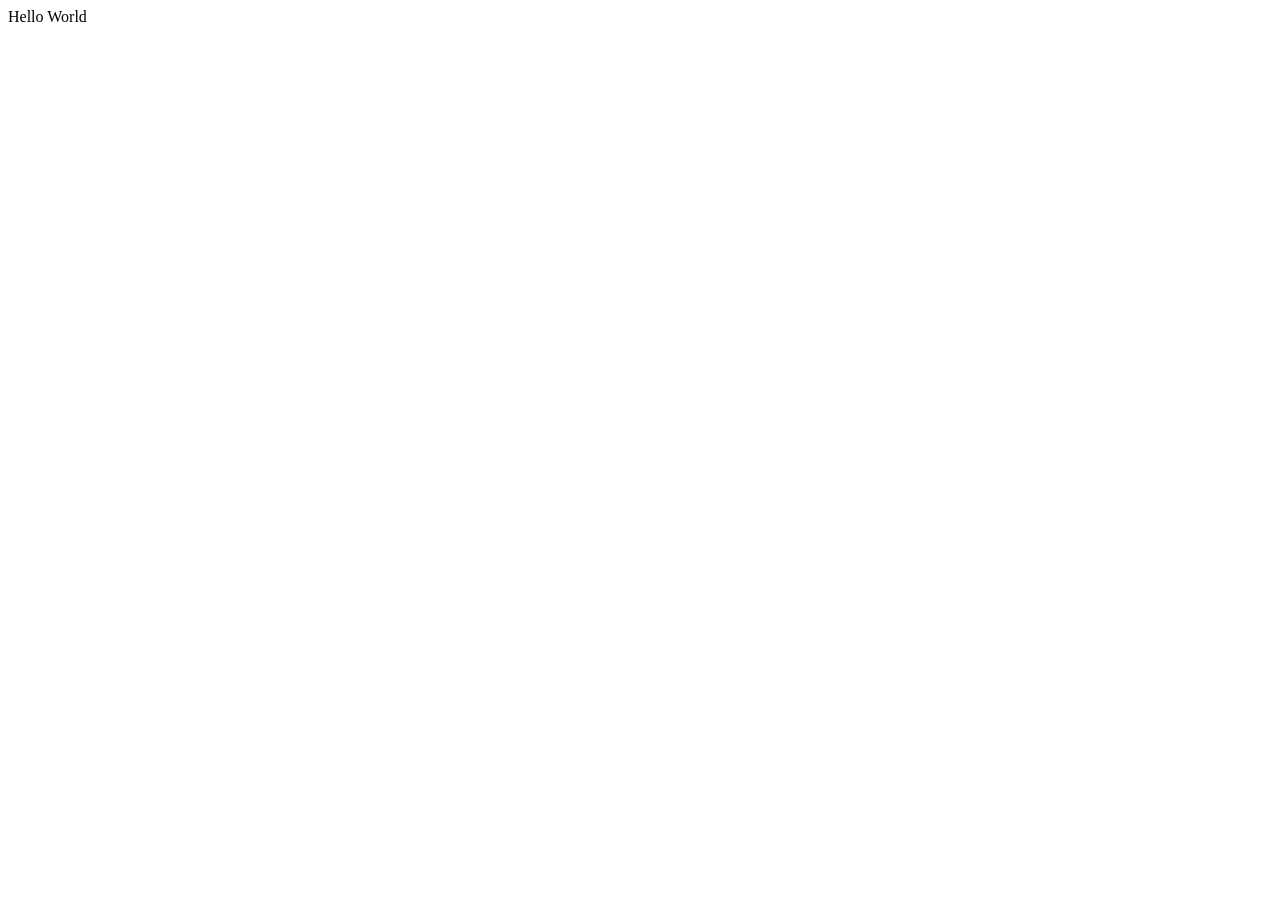
==== index.html @ 0bf1c73c "Create index.html" ====
<html lang="en">
<head>
    <meta charset="UTF-8">
    <meta name="viewport" content="width=device-width, initial-scale=1.0">
    <title>Document</title>
</head>
<body>
    <p>Hello World</p>
</body>
</html>
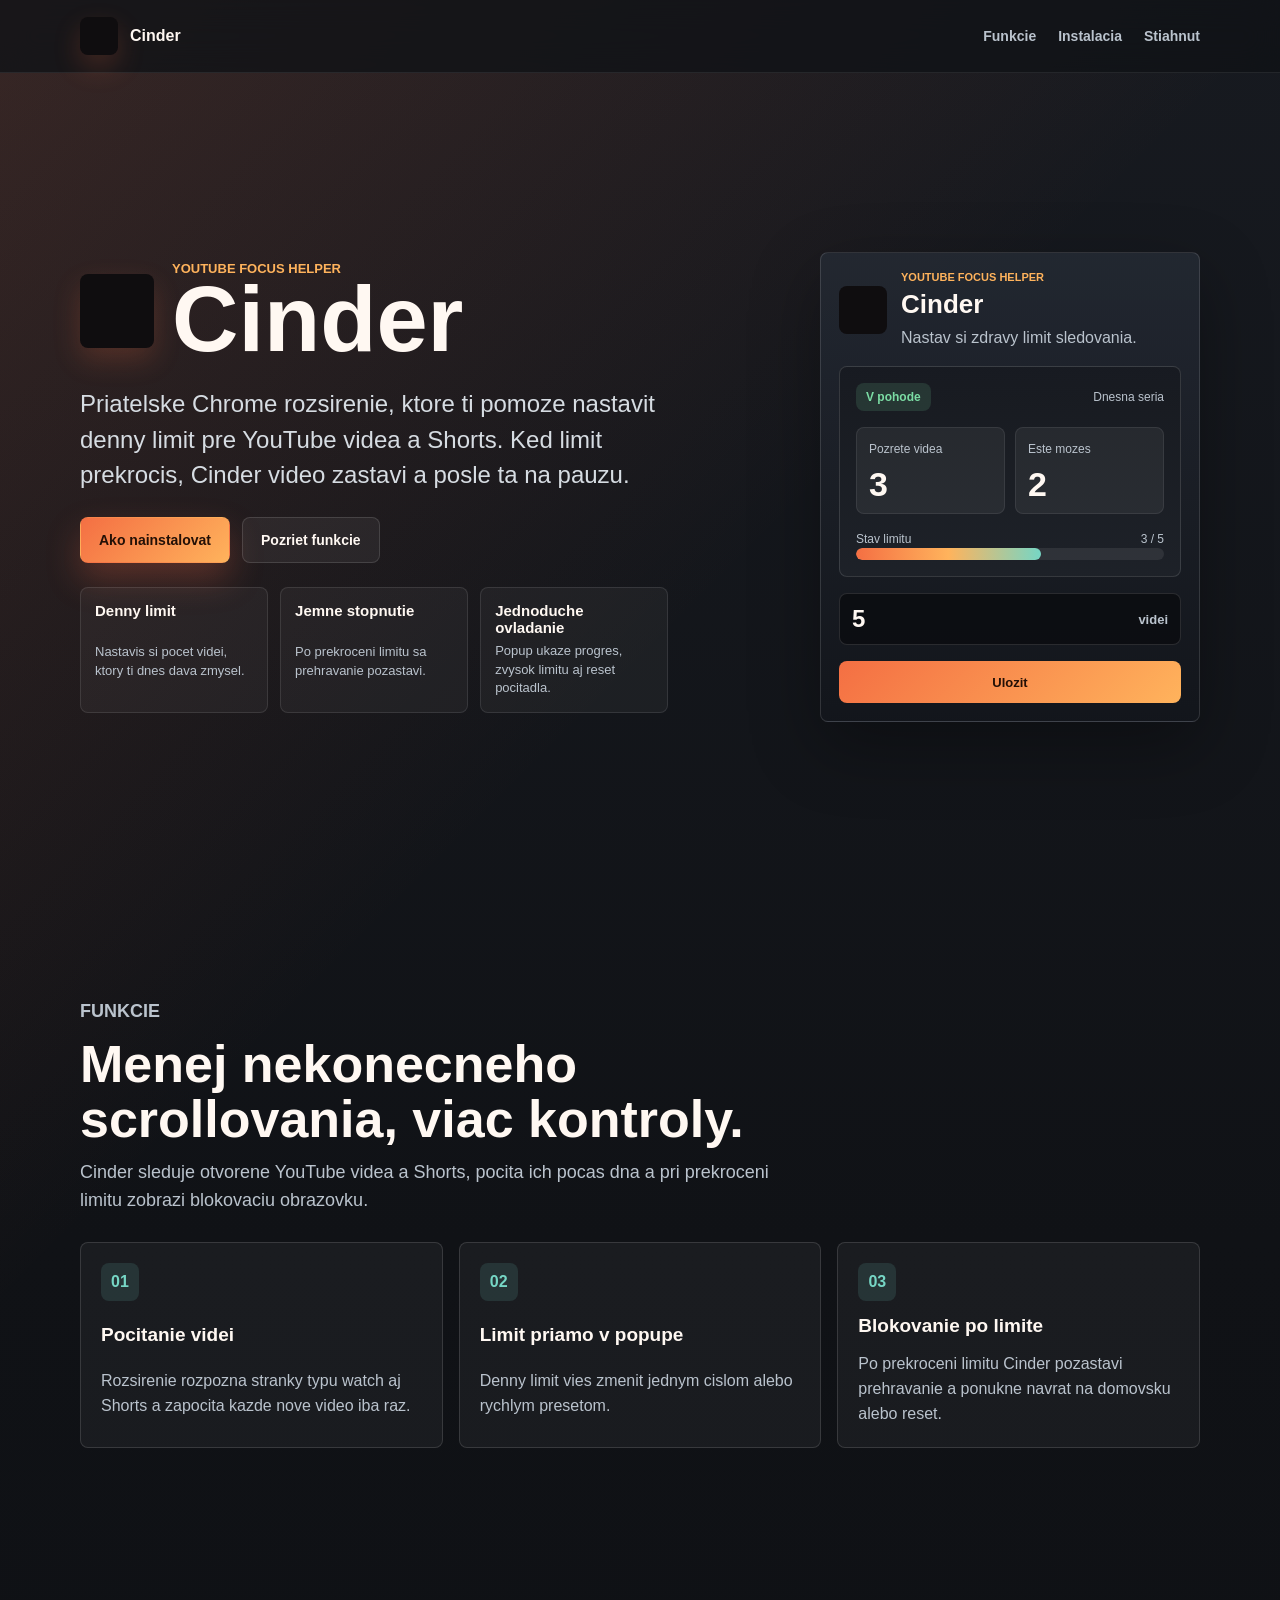
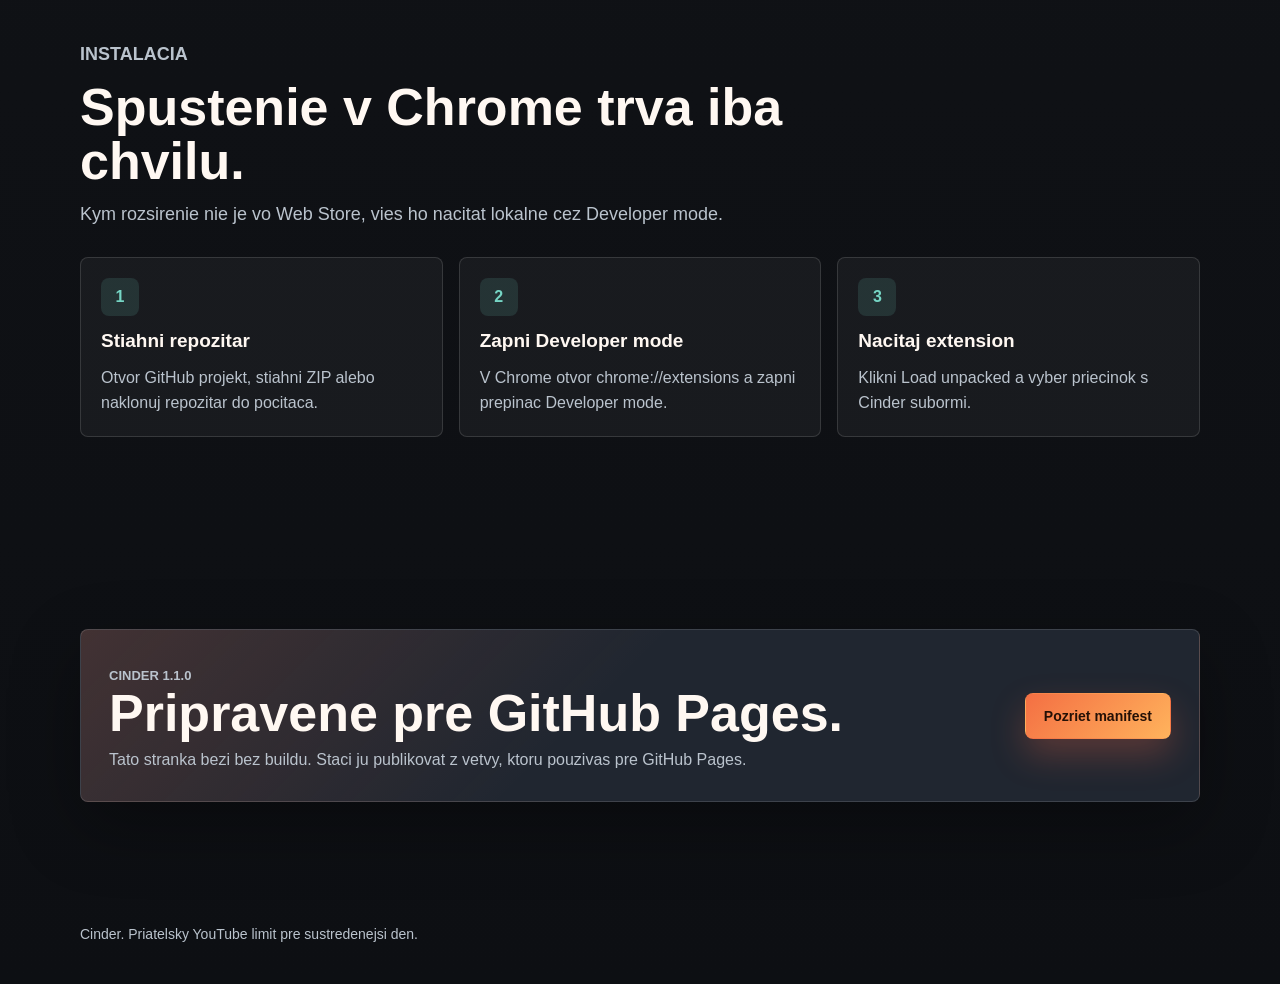
==== commit e34c1de1: "Update index.html" ====
--- a/index.html
+++ b/index.html
@@ -1,10 +1,730 @@
-<html lang="en">
+<!DOCTYPE html>
+<html lang="sk">
 <head>
     <meta charset="UTF-8">
     <meta name="viewport" content="width=device-width, initial-scale=1.0">
-    <title>Document</title>
+    <meta name="description" content="Cinder je priatelske Chrome rozsirenie, ktore pomaha nastavit denny limit sledovania YouTube videi a Shorts.">
+    <title>Cinder | YouTube focus helper</title>
+    <link rel="icon" type="image/svg+xml" href="logo.svg">
+    <style>
+        :root {
+            color-scheme: dark;
+            --bg: #101216;
+            --bg-soft: #171b21;
+            --panel: rgba(27, 31, 38, 0.9);
+            --panel-strong: #202630;
+            --line: rgba(255, 255, 255, 0.13);
+            --text: #fff8f2;
+            --muted: #bac3cd;
+            --accent: #f46f43;
+            --accent-strong: #ffb35c;
+            --accent-cool: #76d6c5;
+            --success: #7bdca4;
+            --shadow: 0 24px 70px rgba(0, 0, 0, 0.32);
+            font-family: Inter, "Segoe UI", Roboto, Arial, sans-serif;
+        }
+
+        * {
+            box-sizing: border-box;
+        }
+
+        html {
+            scroll-behavior: smooth;
+        }
+
+        body {
+            margin: 0;
+            min-width: 320px;
+            background:
+                linear-gradient(135deg, rgba(244, 111, 67, 0.15), transparent 34%),
+                linear-gradient(180deg, #171a20 0%, var(--bg) 48%, #0d0f13 100%);
+            color: var(--text);
+        }
+
+        a {
+            color: inherit;
+            text-decoration: none;
+        }
+
+        img {
+            display: block;
+            max-width: 100%;
+        }
+
+        .site-shell {
+            overflow: hidden;
+        }
+
+        .site-header {
+            position: sticky;
+            top: 0;
+            z-index: 10;
+            border-bottom: 1px solid rgba(255, 255, 255, 0.08);
+            background: rgba(16, 18, 22, 0.78);
+            backdrop-filter: blur(16px);
+        }
+
+        .nav {
+            display: flex;
+            align-items: center;
+            justify-content: space-between;
+            gap: 20px;
+            width: min(1120px, calc(100% - 32px));
+            min-height: 72px;
+            margin: 0 auto;
+        }
+
+        .brand {
+            display: inline-flex;
+            align-items: center;
+            gap: 12px;
+            font-weight: 800;
+        }
+
+        .brand-mark,
+        .hero-mark {
+            display: grid;
+            place-items: center;
+            overflow: hidden;
+            border-radius: 8px;
+            background: #0f0d0f;
+            box-shadow: 0 12px 28px rgba(244, 111, 67, 0.2);
+        }
+
+        .brand-mark {
+            width: 38px;
+            height: 38px;
+        }
+
+        .nav-links {
+            display: flex;
+            align-items: center;
+            gap: 22px;
+            color: var(--muted);
+            font-size: 14px;
+            font-weight: 700;
+        }
+
+        .nav-links a:hover {
+            color: var(--text);
+        }
+
+        .button {
+            display: inline-flex;
+            align-items: center;
+            justify-content: center;
+            gap: 10px;
+            min-height: 46px;
+            padding: 0 18px;
+            border: 1px solid transparent;
+            border-radius: 8px;
+            font-size: 14px;
+            font-weight: 800;
+            transition: transform 150ms ease, border-color 150ms ease, background-color 150ms ease;
+        }
+
+        .button:hover {
+            transform: translateY(-1px);
+        }
+
+        .button-primary {
+            background: linear-gradient(135deg, var(--accent), var(--accent-strong));
+            color: #241006;
+            box-shadow: 0 16px 34px rgba(255, 107, 74, 0.26);
+        }
+
+        .button-secondary {
+            border-color: var(--line);
+            background: rgba(255, 255, 255, 0.055);
+            color: var(--text);
+        }
+
+        .hero {
+            display: grid;
+            grid-template-columns: minmax(0, 1.02fr) minmax(320px, 0.78fr);
+            gap: clamp(32px, 7vw, 82px);
+            align-items: center;
+            width: min(1120px, calc(100% - 32px));
+            min-height: calc(100vh - 72px);
+            margin: 0 auto;
+            padding: clamp(42px, 8vw, 88px) 0;
+        }
+
+        .hero-copy {
+            display: grid;
+            gap: 24px;
+        }
+
+        .hero-title-row {
+            display: flex;
+            align-items: center;
+            gap: 18px;
+        }
+
+        .hero-mark {
+            width: 74px;
+            height: 74px;
+            flex: 0 0 74px;
+        }
+
+        .eyebrow {
+            margin: 0;
+            color: var(--accent-strong);
+            font-size: 13px;
+            font-weight: 800;
+            text-transform: uppercase;
+        }
+
+        h1,
+        h2,
+        h3,
+        p {
+            margin: 0;
+        }
+
+        h1 {
+            font-size: clamp(48px, 8vw, 92px);
+            line-height: 0.94;
+            letter-spacing: 0;
+        }
+
+        .hero-lead {
+            max-width: 690px;
+            color: #d6dce2;
+            font-size: clamp(18px, 2.1vw, 24px);
+            line-height: 1.48;
+        }
+
+        .hero-actions {
+            display: flex;
+            flex-wrap: wrap;
+            gap: 12px;
+        }
+
+        .hero-points {
+            display: grid;
+            grid-template-columns: repeat(3, minmax(0, 1fr));
+            gap: 12px;
+            max-width: 740px;
+        }
+
+        .point {
+            display: grid;
+            gap: 6px;
+            min-height: 92px;
+            padding: 14px;
+            border: 1px solid rgba(255, 255, 255, 0.1);
+            border-radius: 8px;
+            background: rgba(255, 255, 255, 0.045);
+        }
+
+        .point strong {
+            font-size: 15px;
+        }
+
+        .point span {
+            color: var(--muted);
+            font-size: 13px;
+            line-height: 1.45;
+        }
+
+        .product-preview {
+            position: relative;
+            display: grid;
+            gap: 18px;
+        }
+
+        .phone-frame {
+            display: grid;
+            gap: 16px;
+            width: min(100%, 380px);
+            margin-left: auto;
+            padding: 18px;
+            border: 1px solid var(--line);
+            border-radius: 8px;
+            background: linear-gradient(180deg, rgba(35, 40, 49, 0.96), rgba(19, 22, 28, 0.98));
+            box-shadow: var(--shadow);
+        }
+
+        .preview-hero {
+            display: grid;
+            grid-template-columns: auto 1fr;
+            gap: 14px;
+            align-items: center;
+        }
+
+        .preview-logo {
+            width: 48px;
+            height: 48px;
+            overflow: hidden;
+            border-radius: 8px;
+            background: #0f0d0f;
+        }
+
+        .preview-copy {
+            display: grid;
+            gap: 6px;
+        }
+
+        .preview-copy span {
+            color: var(--accent-strong);
+            font-size: 11px;
+            font-weight: 800;
+            text-transform: uppercase;
+        }
+
+        .preview-copy strong {
+            font-size: 26px;
+        }
+
+        .preview-copy p,
+        .preview-label,
+        .preview-meta,
+        .install-step p,
+        .feature p {
+            color: var(--muted);
+            line-height: 1.55;
+        }
+
+        .preview-panel {
+            display: grid;
+            gap: 16px;
+            padding: 16px;
+            border: 1px solid var(--line);
+            border-radius: 8px;
+            background: linear-gradient(180deg, rgba(24, 27, 33, 0.98), rgba(30, 34, 41, 0.98));
+        }
+
+        .preview-head,
+        .preview-meta {
+            display: flex;
+            align-items: center;
+            justify-content: space-between;
+            gap: 12px;
+        }
+
+        .pill {
+            display: inline-flex;
+            align-items: center;
+            min-height: 28px;
+            padding: 0 10px;
+            border-radius: 8px;
+            background: rgba(123, 220, 164, 0.14);
+            color: var(--success);
+            font-size: 12px;
+            font-weight: 800;
+        }
+
+        .preview-grid {
+            display: grid;
+            grid-template-columns: repeat(2, minmax(0, 1fr));
+            gap: 10px;
+        }
+
+        .preview-tile {
+            display: grid;
+            gap: 8px;
+            min-height: 86px;
+            padding: 12px;
+            border: 1px solid rgba(255, 255, 255, 0.08);
+            border-radius: 8px;
+            background: rgba(255, 255, 255, 0.06);
+        }
+
+        .preview-label,
+        .preview-meta {
+            font-size: 12px;
+        }
+
+        .preview-value {
+            font-size: 34px;
+            line-height: 1;
+        }
+
+        .progress-track {
+            height: 12px;
+            overflow: hidden;
+            border-radius: 999px;
+            background: rgba(255, 255, 255, 0.08);
+        }
+
+        .progress-fill {
+            width: 60%;
+            height: 100%;
+            border-radius: inherit;
+            background: linear-gradient(90deg, var(--accent), var(--accent-strong), var(--accent-cool));
+        }
+
+        .limit-control {
+            display: grid;
+            grid-template-columns: 1fr auto;
+            gap: 10px;
+            align-items: center;
+            min-height: 52px;
+            padding: 0 12px;
+            border: 1px solid rgba(255, 255, 255, 0.12);
+            border-radius: 8px;
+            background: rgba(12, 14, 18, 0.92);
+            font-size: 24px;
+            font-weight: 800;
+        }
+
+        .limit-control span {
+            color: var(--muted);
+            font-size: 13px;
+            font-weight: 700;
+        }
+
+        .preview-button {
+            display: grid;
+            place-items: center;
+            min-height: 42px;
+            border-radius: 8px;
+            background: linear-gradient(135deg, var(--accent), var(--accent-strong));
+            color: #241006;
+            font-size: 13px;
+            font-weight: 900;
+        }
+
+        .section {
+            width: min(1120px, calc(100% - 32px));
+            margin: 0 auto;
+            padding: clamp(52px, 8vw, 96px) 0;
+        }
+
+        .section-head {
+            display: grid;
+            gap: 12px;
+            max-width: 710px;
+            margin-bottom: 28px;
+        }
+
+        h2 {
+            font-size: clamp(30px, 5vw, 52px);
+            line-height: 1.04;
+            letter-spacing: 0;
+        }
+
+        .section-head p {
+            color: var(--muted);
+            font-size: 18px;
+            line-height: 1.58;
+        }
+
+        .features {
+            display: grid;
+            grid-template-columns: repeat(3, minmax(0, 1fr));
+            gap: 16px;
+        }
+
+        .feature,
+        .install-step {
+            display: grid;
+            gap: 14px;
+            padding: 20px;
+            border: 1px solid var(--line);
+            border-radius: 8px;
+            background: rgba(255, 255, 255, 0.045);
+        }
+
+        .feature-icon,
+        .step-number {
+            display: grid;
+            place-items: center;
+            width: 38px;
+            height: 38px;
+            border-radius: 8px;
+            background: rgba(118, 214, 197, 0.13);
+            color: var(--accent-cool);
+            font-weight: 900;
+        }
+
+        .feature h3,
+        .install-step h3 {
+            font-size: 19px;
+            line-height: 1.2;
+        }
+
+        .install-grid {
+            display: grid;
+            grid-template-columns: repeat(3, minmax(0, 1fr));
+            gap: 16px;
+        }
+
+        .cta-band {
+            display: grid;
+            grid-template-columns: 1fr auto;
+            gap: 24px;
+            align-items: center;
+            padding: 28px;
+            border: 1px solid var(--line);
+            border-radius: 8px;
+            background:
+                linear-gradient(135deg, rgba(244, 111, 67, 0.16), transparent 46%),
+                var(--panel-strong);
+            box-shadow: var(--shadow);
+        }
+
+        .cta-band p {
+            margin-top: 8px;
+            color: var(--muted);
+            line-height: 1.55;
+        }
+
+        .site-footer {
+            width: min(1120px, calc(100% - 32px));
+            margin: 0 auto;
+            padding: 28px 0 42px;
+            color: var(--muted);
+            font-size: 14px;
+        }
+
+        @media (max-width: 860px) {
+            .nav {
+                min-height: 64px;
+            }
+
+            .nav-links {
+                display: none;
+            }
+
+            .hero {
+                grid-template-columns: 1fr;
+                min-height: auto;
+            }
+
+            .phone-frame {
+                margin: 0;
+            }
+
+            .hero-points,
+            .features,
+            .install-grid,
+            .cta-band {
+                grid-template-columns: 1fr;
+            }
+
+            .cta-band {
+                align-items: stretch;
+            }
+        }
+
+        @media (max-width: 520px) {
+            .hero-title-row {
+                align-items: flex-start;
+                flex-direction: column;
+            }
+
+            .hero-mark {
+                width: 62px;
+                height: 62px;
+                flex-basis: 62px;
+            }
+
+            .hero-actions {
+                display: grid;
+            }
+
+            .button {
+                width: 100%;
+            }
+
+            .preview-grid {
+                grid-template-columns: 1fr;
+            }
+        }
+    </style>
 </head>
 <body>
-    <p>Hello World</p>
+    <div class="site-shell">
+        <header class="site-header">
+            <nav class="nav" aria-label="Hlavna navigacia">
+                <a class="brand" href="#top" aria-label="Cinder domov">
+                    <span class="brand-mark" aria-hidden="true">
+                        <img src="logo.svg" alt="">
+                    </span>
+                    <span>Cinder</span>
+                </a>
+
+                <div class="nav-links">
+                    <a href="#funkcie">Funkcie</a>
+                    <a href="#instalacia">Instalacia</a>
+                    <a href="#stiahnut">Stiahnut</a>
+                </div>
+            </nav>
+        </header>
+
+        <main id="top">
+            <section class="hero" aria-labelledby="hero-title">
+                <div class="hero-copy">
+                    <div class="hero-title-row">
+                        <span class="hero-mark" aria-hidden="true">
+                            <img src="logo.svg" alt="">
+                        </span>
+
+                        <div>
+                            <p class="eyebrow">YouTube focus helper</p>
+                            <h1 id="hero-title">Cinder</h1>
+                        </div>
+                    </div>
+
+                    <p class="hero-lead">
+                        Priatelske Chrome rozsirenie, ktore ti pomoze nastavit denny limit pre YouTube videa a Shorts.
+                        Ked limit prekrocis, Cinder video zastavi a posle ta na pauzu.
+                    </p>
+
+                    <div class="hero-actions" aria-label="Rychle odkazy">
+                        <a class="button button-primary" href="#instalacia">Ako nainstalovat</a>
+                        <a class="button button-secondary" href="#funkcie">Pozriet funkcie</a>
+                    </div>
+
+                    <div class="hero-points" aria-label="Hlavne vyhody">
+                        <div class="point">
+                            <strong>Denny limit</strong>
+                            <span>Nastavis si pocet videi, ktory ti dnes dava zmysel.</span>
+                        </div>
+                        <div class="point">
+                            <strong>Jemne stopnutie</strong>
+                            <span>Po prekroceni limitu sa prehravanie pozastavi.</span>
+                        </div>
+                        <div class="point">
+                            <strong>Jednoduche ovladanie</strong>
+                            <span>Popup ukaze progres, zvysok limitu aj reset pocitadla.</span>
+                        </div>
+                    </div>
+                </div>
+
+                <aside class="product-preview" aria-label="Ukazka rozsirenia">
+                    <div class="phone-frame">
+                        <div class="preview-hero">
+                            <div class="preview-logo" aria-hidden="true">
+                                <img src="logo.svg" alt="">
+                            </div>
+
+                            <div class="preview-copy">
+                                <span>YouTube focus helper</span>
+                                <strong>Cinder</strong>
+                                <p>Nastav si zdravy limit sledovania.</p>
+                            </div>
+                        </div>
+
+                        <div class="preview-panel">
+                            <div class="preview-head">
+                                <span class="pill">V pohode</span>
+                                <span class="preview-label">Dnesna seria</span>
+                            </div>
+
+                            <div class="preview-grid">
+                                <div class="preview-tile">
+                                    <span class="preview-label">Pozrete videa</span>
+                                    <strong class="preview-value">3</strong>
+                                </div>
+
+                                <div class="preview-tile">
+                                    <span class="preview-label">Este mozes</span>
+                                    <strong class="preview-value">2</strong>
+                                </div>
+                            </div>
+
+                            <div>
+                                <div class="preview-meta">
+                                    <span>Stav limitu</span>
+                                    <span>3 / 5</span>
+                                </div>
+                                <div class="progress-track" aria-hidden="true">
+                                    <div class="progress-fill"></div>
+                                </div>
+                            </div>
+                        </div>
+
+                        <div class="limit-control" aria-label="Denny limit videi">
+                            <strong>5</strong>
+                            <span>videi</span>
+                        </div>
+
+                        <div class="preview-button">Ulozit</div>
+                    </div>
+                </aside>
+            </section>
+
+            <section id="funkcie" class="section" aria-labelledby="features-title">
+                <div class="section-head">
+                    <p class="eyebrow">Funkcie</p>
+                    <h2 id="features-title">Menej nekonecneho scrollovania, viac kontroly.</h2>
+                    <p>
+                        Cinder sleduje otvorene YouTube videa a Shorts, pocita ich pocas dna a pri prekroceni limitu zobrazi blokovaciu obrazovku.
+                    </p>
+                </div>
+
+                <div class="features">
+                    <article class="feature">
+                        <span class="feature-icon" aria-hidden="true">01</span>
+                        <h3>Pocitanie videi</h3>
+                        <p>Rozsirenie rozpozna stranky typu watch aj Shorts a zapocita kazde nove video iba raz.</p>
+                    </article>
+
+                    <article class="feature">
+                        <span class="feature-icon" aria-hidden="true">02</span>
+                        <h3>Limit priamo v popupe</h3>
+                        <p>Denny limit vies zmenit jednym cislom alebo rychlym presetom.</p>
+                    </article>
+
+                    <article class="feature">
+                        <span class="feature-icon" aria-hidden="true">03</span>
+                        <h3>Blokovanie po limite</h3>
+                        <p>Po prekroceni limitu Cinder pozastavi prehravanie a ponukne navrat na domovsku alebo reset.</p>
+                    </article>
+                </div>
+            </section>
+
+            <section id="instalacia" class="section" aria-labelledby="install-title">
+                <div class="section-head">
+                    <p class="eyebrow">Instalacia</p>
+                    <h2 id="install-title">Spustenie v Chrome trva iba chvilu.</h2>
+                    <p>
+                        Kym rozsirenie nie je vo Web Store, vies ho nacitat lokalne cez Developer mode.
+                    </p>
+                </div>
+
+                <div class="install-grid">
+                    <article class="install-step">
+                        <span class="step-number">1</span>
+                        <h3>Stiahni repozitar</h3>
+                        <p>Otvor GitHub projekt, stiahni ZIP alebo naklonuj repozitar do pocitaca.</p>
+                    </article>
+
+                    <article class="install-step">
+                        <span class="step-number">2</span>
+                        <h3>Zapni Developer mode</h3>
+                        <p>V Chrome otvor chrome://extensions a zapni prepinac Developer mode.</p>
+                    </article>
+
+                    <article class="install-step">
+                        <span class="step-number">3</span>
+                        <h3>Nacitaj extension</h3>
+                        <p>Klikni Load unpacked a vyber priecinok s Cinder subormi.</p>
+                    </article>
+                </div>
+            </section>
+
+            <section id="stiahnut" class="section" aria-labelledby="download-title">
+                <div class="cta-band">
+                    <div>
+                        <p class="eyebrow">Cinder 1.1.0</p>
+                        <h2 id="download-title">Pripravene pre GitHub Pages.</h2>
+                        <p>
+                            Tato stranka bezi bez buildu. Staci ju publikovat z vetvy, ktoru pouzivas pre GitHub Pages.
+                        </p>
+                    </div>
+
+                    <a class="button button-primary" href="manifest.json">Pozriet manifest</a>
+                </div>
+            </section>
+        </main>
+
+        <footer class="site-footer">
+            <span>Cinder. Priatelsky YouTube limit pre sustredenejsi den.</span>
+        </footer>
+    </div>
 </body>
 </html>
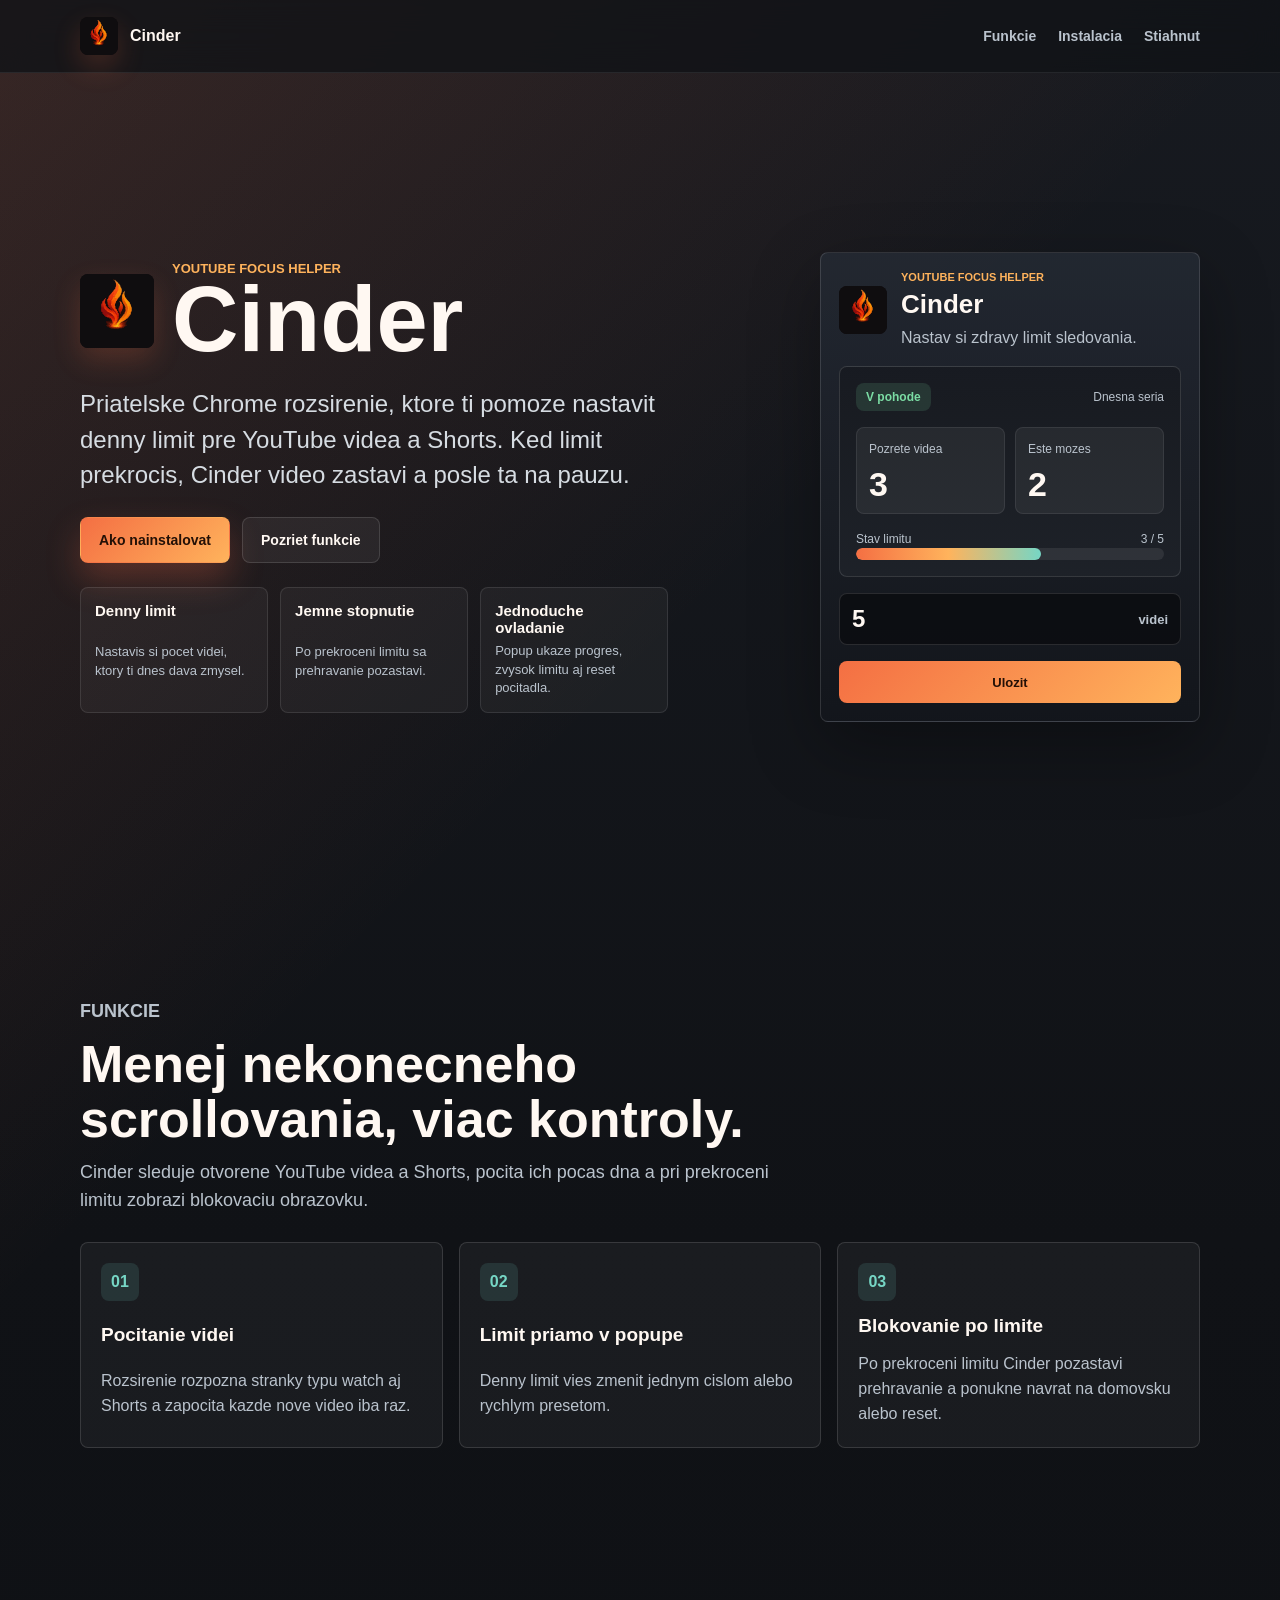
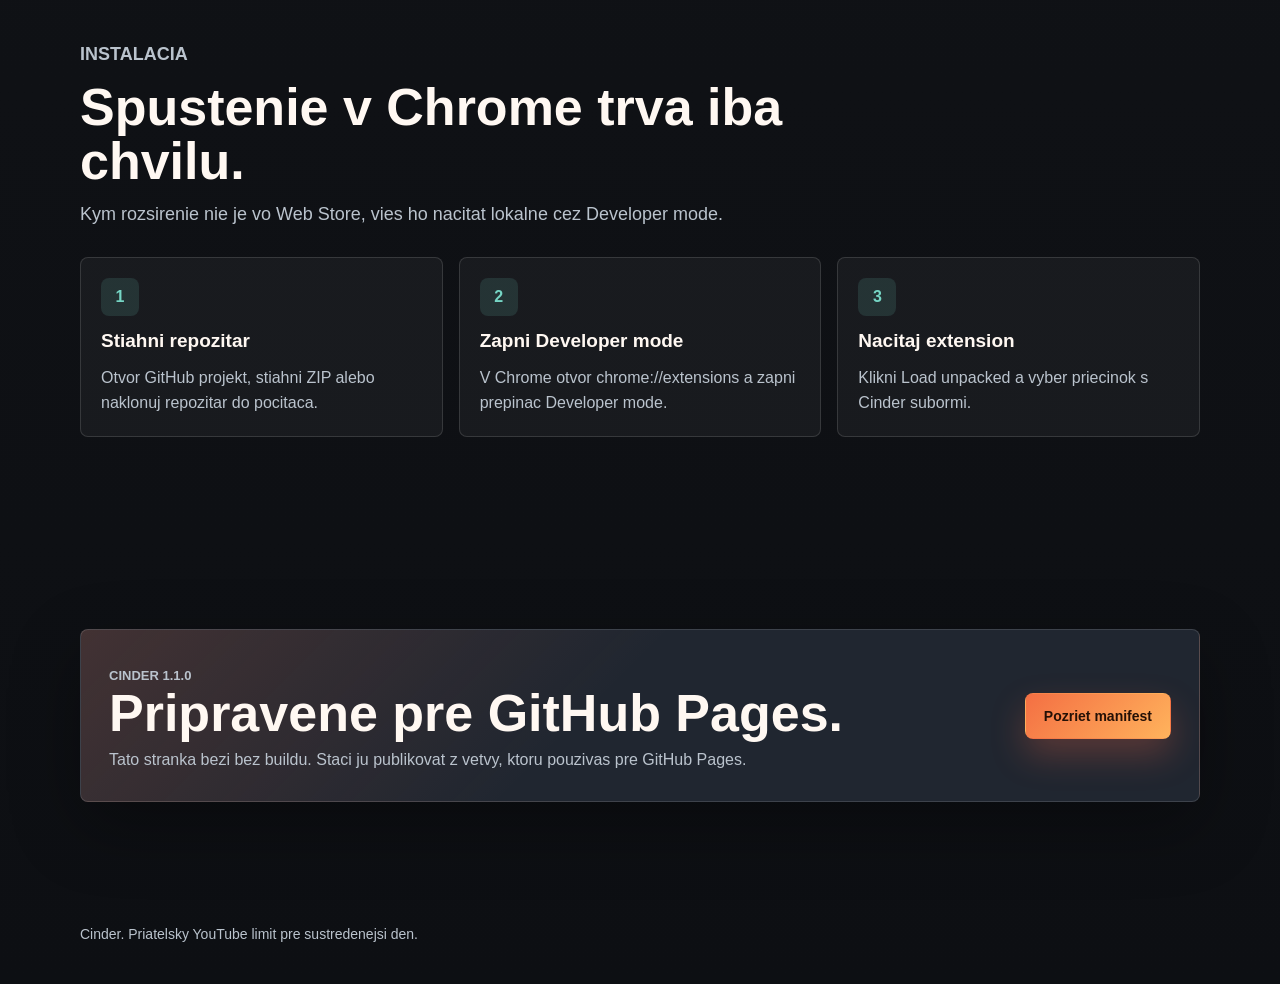
==== commit 3dd0801e: "Add files via upload" ====
--- a/index.html
+++ b/index.html
@@ -1,9 +1,11 @@
 <!DOCTYPE html>
 <html lang="sk">
+
 <head>
     <meta charset="UTF-8">
     <meta name="viewport" content="width=device-width, initial-scale=1.0">
-    <meta name="description" content="Cinder je priatelske Chrome rozsirenie, ktore pomaha nastavit denny limit sledovania YouTube videi a Shorts.">
+    <meta name="description"
+        content="Cinder je priatelske Chrome rozsirenie, ktore pomaha nastavit denny limit sledovania YouTube videi a Shorts.">
     <title>Cinder | YouTube focus helper</title>
     <link rel="icon" type="image/svg+xml" href="logo.svg">
     <style>
@@ -535,6 +537,7 @@
         }
     </style>
 </head>
+
 <body>
     <div class="site-shell">
         <header class="site-header">
@@ -652,7 +655,8 @@
                     <p class="eyebrow">Funkcie</p>
                     <h2 id="features-title">Menej nekonecneho scrollovania, viac kontroly.</h2>
                     <p>
-                        Cinder sleduje otvorene YouTube videa a Shorts, pocita ich pocas dna a pri prekroceni limitu zobrazi blokovaciu obrazovku.
+                        Cinder sleduje otvorene YouTube videa a Shorts, pocita ich pocas dna a pri prekroceni limitu
+                        zobrazi blokovaciu obrazovku.
                     </p>
                 </div>
 
@@ -672,7 +676,8 @@
                     <article class="feature">
                         <span class="feature-icon" aria-hidden="true">03</span>
                         <h3>Blokovanie po limite</h3>
-                        <p>Po prekroceni limitu Cinder pozastavi prehravanie a ponukne navrat na domovsku alebo reset.</p>
+                        <p>Po prekroceni limitu Cinder pozastavi prehravanie a ponukne navrat na domovsku alebo reset.
+                        </p>
                     </article>
                 </div>
             </section>
@@ -727,4 +732,5 @@
         </footer>
     </div>
 </body>
-</html>
+
+</html>
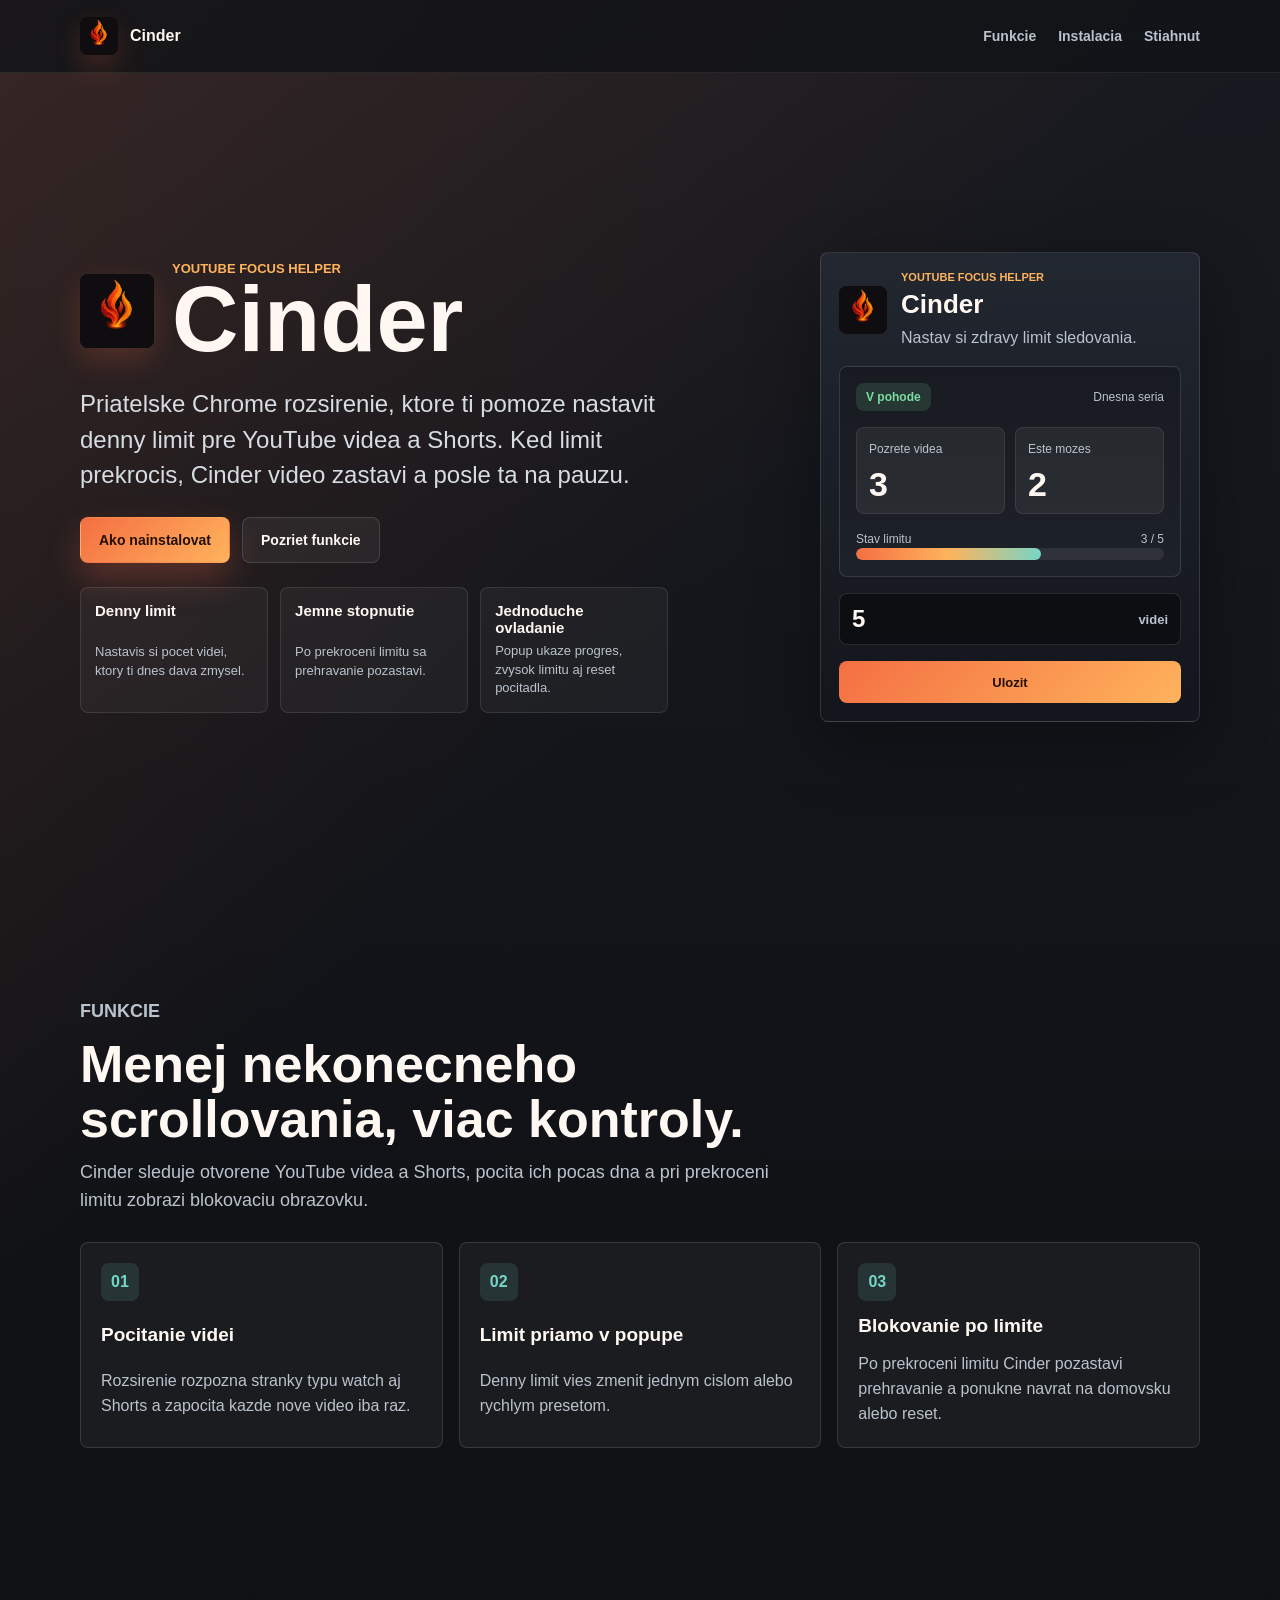
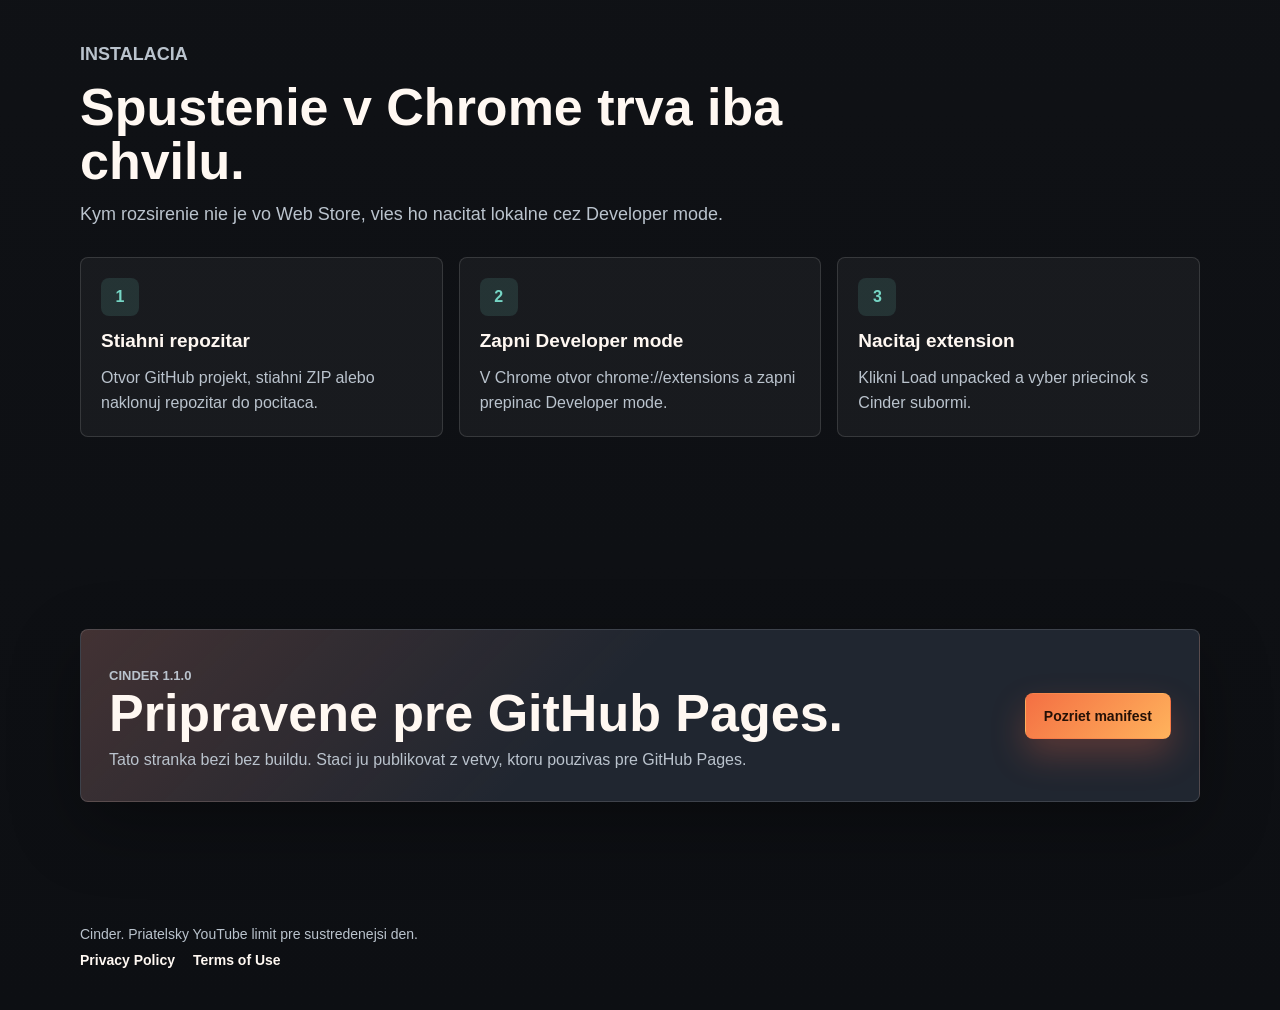
==== commit 010b5a3e: "Add files via upload" ====
--- a/index.html
+++ b/index.html
@@ -481,6 +481,22 @@
             font-size: 14px;
         }
 
+        .site-footer a {
+            color: var(--text);
+            font-weight: 700;
+        }
+
+        .site-footer a:hover {
+            color: var(--accent-strong);
+        }
+
+        .site-footer-links {
+            display: flex;
+            flex-wrap: wrap;
+            gap: 14px 18px;
+            margin-top: 10px;
+        }
+
         @media (max-width: 860px) {
             .nav {
                 min-height: 64px;
@@ -729,6 +745,10 @@
 
         <footer class="site-footer">
             <span>Cinder. Priatelsky YouTube limit pre sustredenejsi den.</span>
+            <div class="site-footer-links" aria-label="Pravne odkazy">
+                <a href="privacy-policy.html">Privacy Policy</a>
+                <a href="terms-of-use.html">Terms of Use</a>
+            </div>
         </footer>
     </div>
 </body>
